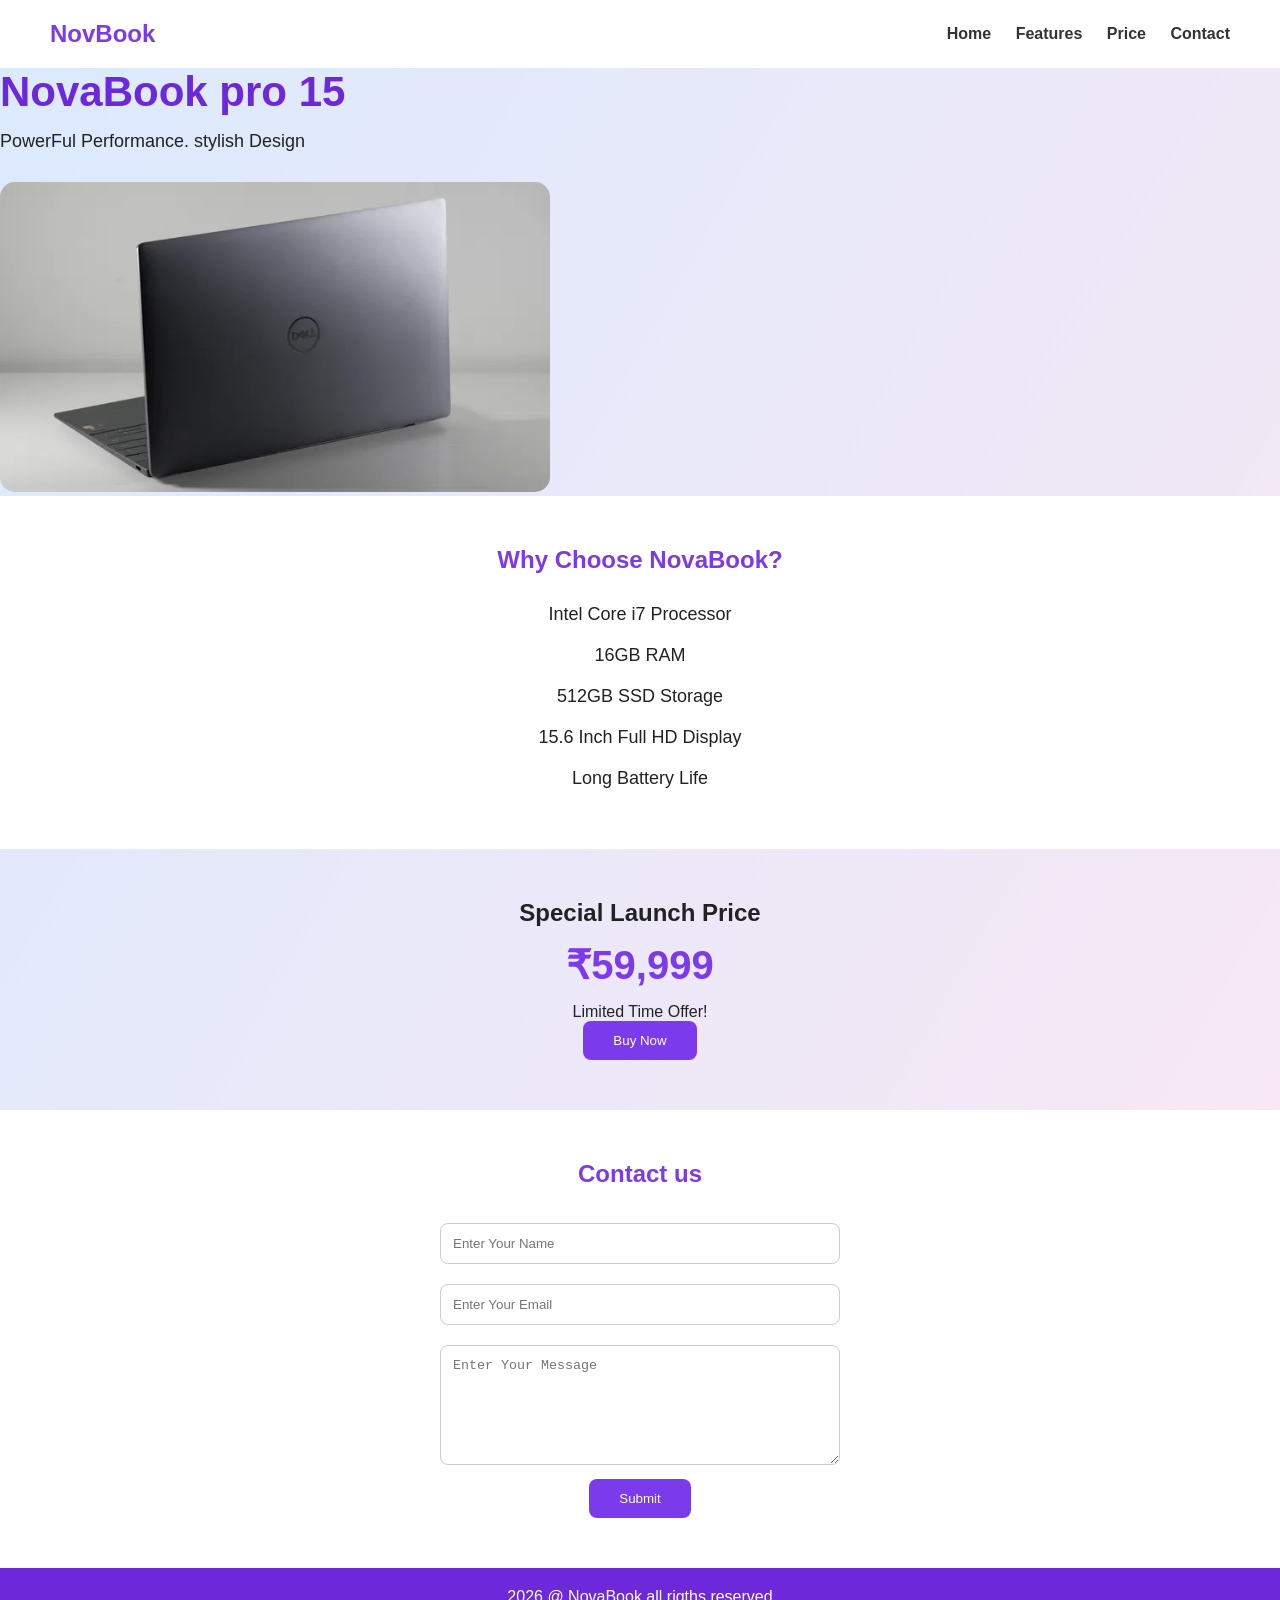
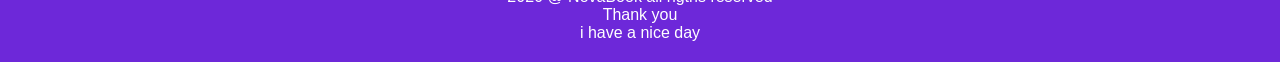
==== Day 1/index.html @ 06a2926b "Day 3 - Semantic HTML structure" ====
<!DOCTYPE html>
<html lang="en">
    <head>
        <title>Novbook pro 15</title>

        <link rel ="stylesheet" href="style.css">
    </head>
<body>
    <header>
        <h2>NovBook</h2>
        <nav>
            <a href ="#home">Home</a>
            <a href ="#features">Features</a>
            <a href ="#price">Price</a>
            <a href ="#contact">Contact</a>
        </nav>
    </header>
    <section id="home">
        <h1>NovaBook pro 15</h1>
        <p>PowerFul Performance. stylish Design</p>

        <img src ="laptop.png"
             alt ="NovaBook pro Laptop"
             width="550,center"
             >
    </section>
    
<section id="features">
    <h2>Why Choose NovaBook?</h2>

    <ul>
        <li>Intel Core i7 Processor</li>
        <li>16GB RAM</li>
        <li>512GB SSD Storage</li>
        <li>15.6 Inch Full HD Display</li>
        <li>Long Battery Life</li>
    </ul>
</section>

<section id="price">
    <h2>Special Launch Price</h2>

    <h1>₹59,999</h1>

    <p>Limited Time Offer!</p>

    <button>Buy Now</button>
</section>

<section id="contact">
    <h2>Contact us</h1>
        <form>
        <input type="text" placeholder="Enter Your Name" required>
       <input type="email" placeholder="Enter Your Email" required>

        <textarea placeholder="Enter Your Message" required></textarea>

        <button type="submit">Submit</button>
    </form>
</section>
<footer>
    <P>2026 @ NovaBook all rigths reserved</P>
    <p> Thank you </p>
    <p>i have a nice day </p>
</footer>
</body>
</html>
---- Day 1/style.css ----
*{
    margin :0;
    padding: 0;
    box-sizing: border-box;
}

body
{
    font-family: Arial, sans-serif;
    background : linear-gradient(120deg,#dbeafe,#fce7f3);
    color :#222;
}

header {
    background: #ffffff;
    padding: 20px 50px;
    display: flex;
    justify-content: space-between;
    align-items: center;
}
header h2 {
    color: #7c3aed;
}

nav a {
    text-decoration: none;
    color: #333;
    margin-left: 20px;
    font-weight: bold;
}

nav a:hover{
    color:#9333ea;
}

#home h1 
{
    font-size: 42px;
    color: #6d28d9;
    margin-bottom: 15px;
}

#home p{
    font-size: 18px;
    margin-bottom: 30px;
}

#home img {
    max-width: 100%;
    height: auto;
    border-radius: 15px;
}


#features {
    text-align: center;
    padding: 50px 20px;
    background: white;
}

#features h2 {
    color: #7c3aed;
    margin-bottom: 20px;
}

#features ul {
    list-style: none;
}

#features li {
    padding: 10px;
    font-size: 18px;
}


#price {
    text-align: center;
    padding: 50px;
}

#price h1 {
    color: #7c3aed;
    font-size: 40px;
    margin: 15px;
}

button {
    background: #7c3aed;
    color: white;
    padding: 12px 30px;
    border: none;
    border-radius: 8px;
    cursor: pointer;
}

button:hover {
    background: #4c1d95;
}


#contact {
    text-align: center;
    padding: 50px 20px;
    background: white;
}

#contact h2 {
    color: #7c3aed;
    margin-bottom: 25px;
}

form {
    max-width: 400px;
    margin: auto;
}

input, textarea {
    width: 100%;
    padding: 12px;
    margin: 10px 0;
    border: 1px solid #ccc;
    border-radius: 8px;
}

textarea {
    height: 120px;
    resize: vertical;
}

footer {
    background: #6d28d9;
    color: white;
    text-align: center;
    padding: 20px;
}
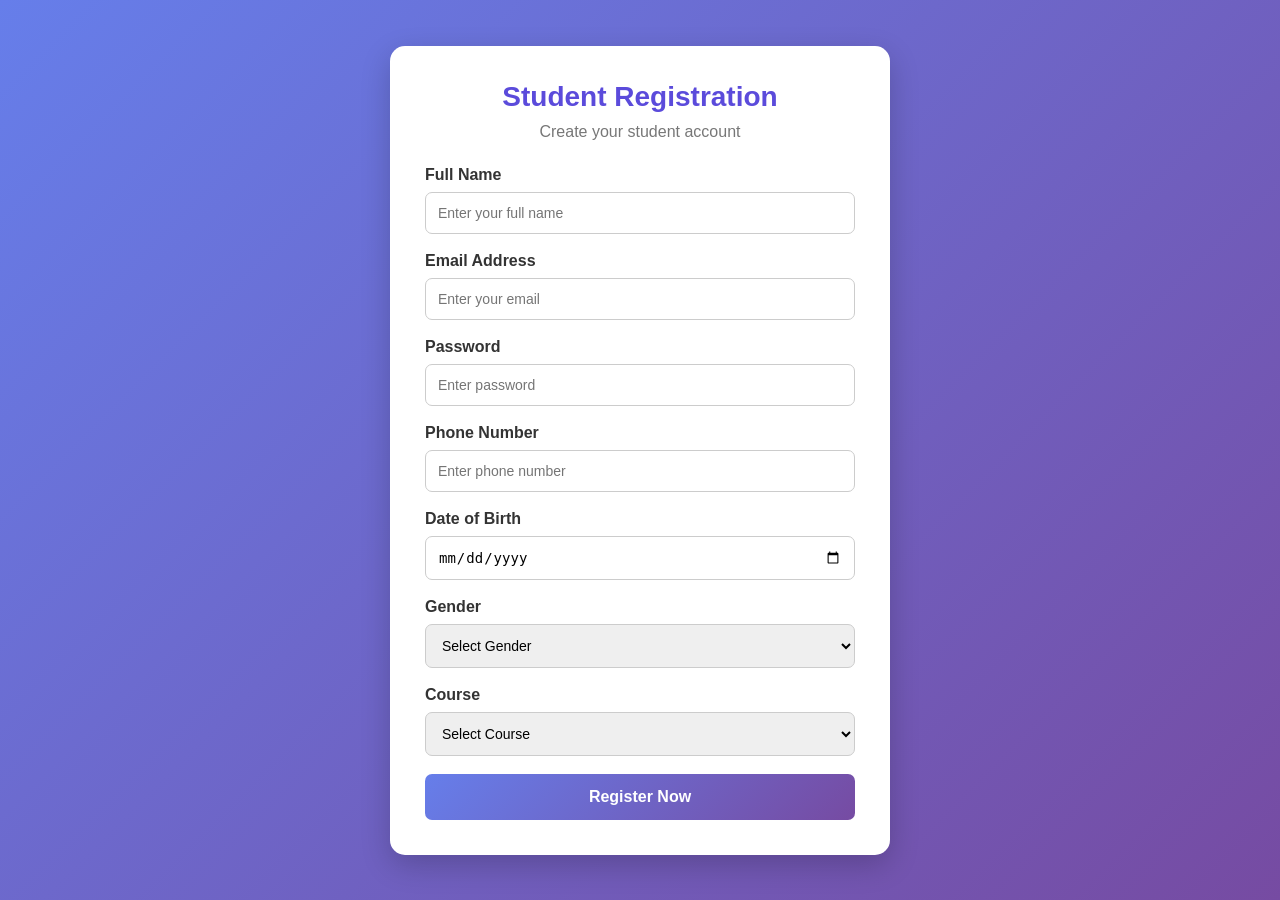
==== commit 20e34d7c: "Day 2 - CSS Student Registration Form" ====
--- a/Day 1/index.html
+++ b/Day 1/index.html
@@ -1,67 +1,58 @@
 <!DOCTYPE html>
 <html lang="en">
-    <head>
-        <title>Novbook pro 15</title>
+<head>
+    <meta charset="UTF-8">
+    <meta name="viewport" content="width=device-width, initial-scale=1.0">
+    <title>Student Registration Form</title>
+    <link rel="stylesheet" href="style.css">
+</head>
+<body>
 
-        <link rel ="stylesheet" href="style.css">
-    </head>
-<body>
-    <header>
-        <h2>NovBook</h2>
-        <nav>
-            <a href ="#home">Home</a>
-            <a href ="#features">Features</a>
-            <a href ="#price">Price</a>
-            <a href ="#contact">Contact</a>
-        </nav>
-    </header>
-    <section id="home">
-        <h1>NovaBook pro 15</h1>
-        <p>PowerFul Performance. stylish Design</p>
+    <div class="container">
+        <div class="form-card">
 
-        <img src ="laptop.png"
-             alt ="NovaBook pro Laptop"
-             width="550,center"
-             >
-    </section>
-    
-<section id="features">
-    <h2>Why Choose NovaBook?</h2>
+            <h1>Student Registration</h1>
+            <p class="subtitle">Create your student account</p>
 
-    <ul>
-        <li>Intel Core i7 Processor</li>
-        <li>16GB RAM</li>
-        <li>512GB SSD Storage</li>
-        <li>15.6 Inch Full HD Display</li>
-        <li>Long Battery Life</li>
-    </ul>
-</section>
+            <form>
 
-<section id="price">
-    <h2>Special Launch Price</h2>
+                <label>Full Name</label>
+                <input type="text" placeholder="Enter your full name" required>
 
-    <h1>₹59,999</h1>
+                <label>Email Address</label>
+                <input type="email" placeholder="Enter your email" required>
 
-    <p>Limited Time Offer!</p>
+                <label>Password</label>
+                <input type="password" placeholder="Enter password" required>
 
-    <button>Buy Now</button>
-</section>
+                <label>Phone Number</label>
+                <input type="tel" placeholder="Enter phone number" required>
 
-<section id="contact">
-    <h2>Contact us</h1>
-        <form>
-        <input type="text" placeholder="Enter Your Name" required>
-       <input type="email" placeholder="Enter Your Email" required>
+                <label>Date of Birth</label>
+                <input type="date" required>
 
-        <textarea placeholder="Enter Your Message" required></textarea>
+                <label>Gender</label>
+                <select required>
+                    <option value="">Select Gender</option>
+                    <option>Male</option>
+                    <option>Female</option>
+                    <option>Other</option>
+                </select>
 
-        <button type="submit">Submit</button>
-    </form>
-</section>
-<footer>
-    <P>2026 @ NovaBook all rigths reserved</P>
-    <p> Thank you </p>
-    <p>i have a nice day </p>
-</footer>
+                <label>Course</label>
+                <select required>
+                    <option value="">Select Course</option>
+                    <option>BCA</option>
+                    <option>BBA</option>
+                    <option>B.Com</option>
+                    <option>MCA</option>
+                </select>
+
+                <button type="submit">Register Now</button>
+
+            </form>
+        </div>
+    </div>
+
 </body>
-</html>+</html>
--- a/Day 1/style.css
+++ b/Day 1/style.css
@@ -1,136 +1,90 @@
-*{
-    margin :0;
+
+* {
+    margin: 0;
     padding: 0;
     box-sizing: border-box;
 }
 
-body
-{
+body {
     font-family: Arial, sans-serif;
-    background : linear-gradient(120deg,#dbeafe,#fce7f3);
-    color :#222;
+    background: linear-gradient(135deg, #667eea, #764ba2);
+    min-height: 100vh;
+    display: flex;
+    justify-content: center;
+    align-items: center;
+    padding: 30px 15px;
 }
 
-header {
-    background: #ffffff;
-    padding: 20px 50px;
-    display: flex;
-    justify-content: space-between;
-    align-items: center;
-}
-header h2 {
-    color: #7c3aed;
+.container {
+    width: 100%;
+    max-width: 500px;
 }
 
-nav a {
-    text-decoration: none;
+.form-card {
+    background: white;
+    padding: 35px;
+    border-radius: 15px;
+    box-shadow: 0 10px 30px rgba(0,0,0,0.2);
+}
+
+h1 {
+    text-align: center;
+    color: #5b4bdb;
+    margin-bottom: 10px;
+    font-size: 28px;
+}
+
+.subtitle {
+    text-align: center;
+    color: #777;
+    margin-bottom: 25px;
+}
+
+label {
+    display: block;
+    margin-bottom: 8px;
     color: #333;
-    margin-left: 20px;
     font-weight: bold;
 }
 
-nav a:hover{
-    color:#9333ea;
+input, select {
+    width: 100%;
+    padding: 12px;
+    margin-bottom: 18px;
+    border: 1px solid #ccc;
+    border-radius: 7px;
+    font-size: 14px;
+    transition: 0.3s;
 }
 
-#home h1 
-{
-    font-size: 42px;
-    color: #6d28d9;
-    margin-bottom: 15px;
+input:focus, select:focus {
+    outline: none;
+    border-color: #667eea;
+    box-shadow: 0 0 6px rgba(102,126,234,0.4);
 }
 
-#home p{
-    font-size: 18px;
-    margin-bottom: 30px;
-}
-
-#home img {
-    max-width: 100%;
-    height: auto;
-    border-radius: 15px;
-}
-
-
-#features {
-    text-align: center;
-    padding: 50px 20px;
-    background: white;
-}
-
-#features h2 {
-    color: #7c3aed;
-    margin-bottom: 20px;
-}
-
-#features ul {
-    list-style: none;
-}
-
-#features li {
-    padding: 10px;
-    font-size: 18px;
-}
-
-
-#price {
-    text-align: center;
-    padding: 50px;
-}
-
-#price h1 {
-    color: #7c3aed;
-    font-size: 40px;
-    margin: 15px;
+input:hover, select:hover {
+    border-color: #667eea;
 }
 
 button {
-    background: #7c3aed;
+    width: 100%;
+    padding: 14px;
+    background: linear-gradient(135deg, #667eea, #764ba2);
     color: white;
-    padding: 12px 30px;
     border: none;
-    border-radius: 8px;
+    border-radius: 7px;
+    font-size: 16px;
+    font-weight: bold;
     cursor: pointer;
+    transition: 0.3s;
 }
 
 button:hover {
-    background: #4c1d95;
+    transform: translateY(-3px);
+    box-shadow: 0 6px 15px rgba(102,126,234,0.4);
 }
 
-
-#contact {
-    text-align: center;
-    padding: 50px 20px;
-    background: white;
+button:active {
+    transform: scale(0.98);
 }
-
-#contact h2 {
-    color: #7c3aed;
-    margin-bottom: 25px;
-}
-
-form {
-    max-width: 400px;
-    margin: auto;
-}
-
-input, textarea {
-    width: 100%;
-    padding: 12px;
-    margin: 10px 0;
-    border: 1px solid #ccc;
-    border-radius: 8px;
-}
-
-textarea {
-    height: 120px;
-    resize: vertical;
-}
-
-footer {
-    background: #6d28d9;
-    color: white;
-    text-align: center;
-    padding: 20px;
-}
-
